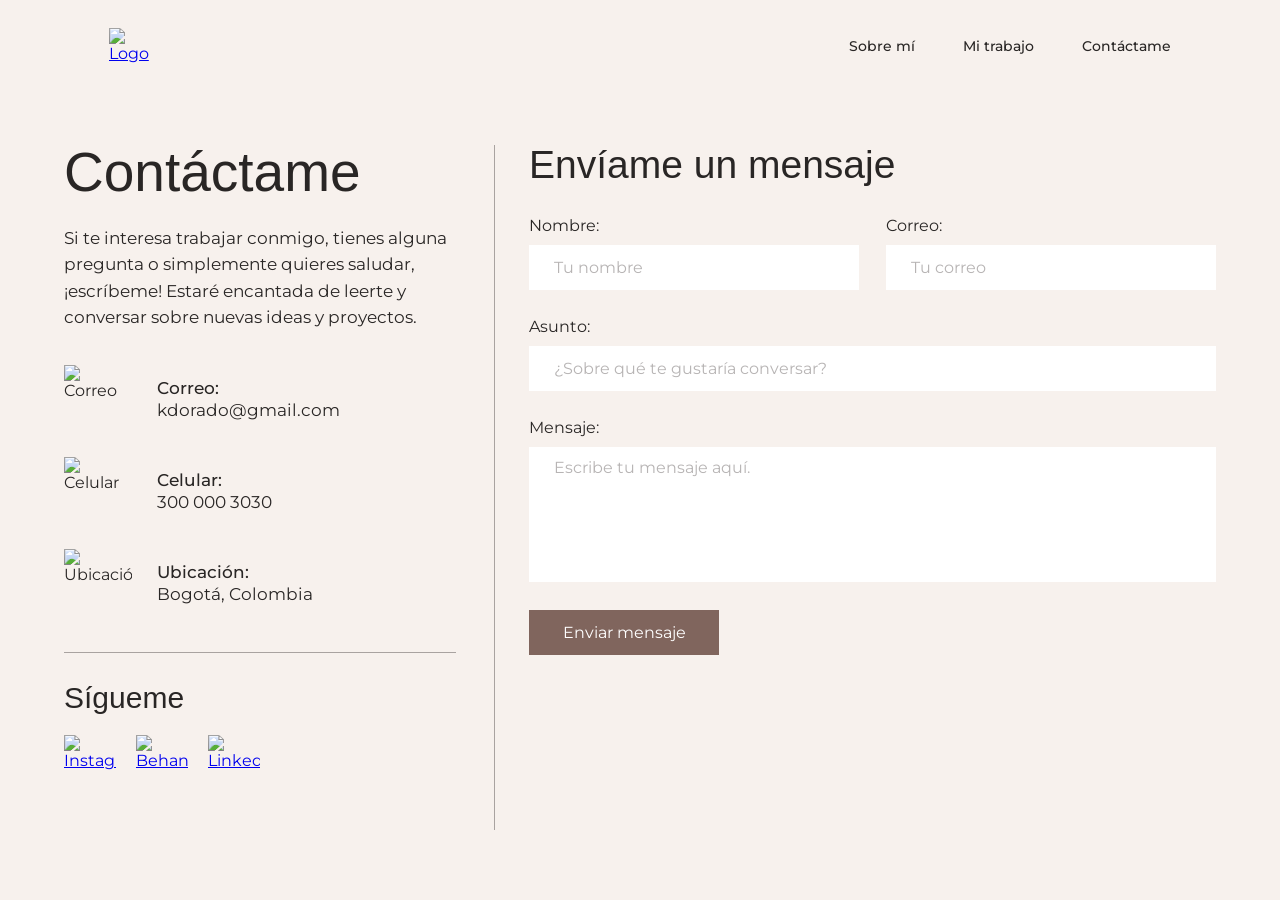
==== Contactame.html @ 852a02f0 "Add files via upload" ====
<!DOCTYPE html>
<html lang="es">
<head>
    <meta charset="UTF-8">
    <meta name="viewport" content="width=device-width, initial-scale=1.0">
    <title>Contáctame</title>

    <link rel="preconnect" href="https://fonts.googleapis.com">
    <link rel="preconnect" href="https://fonts.gstatic.com" crossorigin>
    <link href="https://fonts.googleapis.com/css2?family=Montserrat:wght@400;500;600&display=swap" rel="stylesheet">

    <link rel="stylesheet" href="./Estilos.css">
</head>

<body>

    <nav>
        <a href="./index.html">
            <img src="./Imagenes/Logo.png" alt="Logo" class="logo">
        </a>

        <ul>
            <li><a href="./index.html">Sobre mí</a></li>
            <li><a href="./Mi-trabajo.html">Mi trabajo</a></li>
            <li><a href="./Contactame.html">Contáctame</a></li>
        </ul>
    </nav>

    <main class="contacto">

        <section class="contacto-info">
            <h1>Contáctame</h1>

            <p class="contacto-intro">
                Si te interesa trabajar conmigo, tienes alguna pregunta o simplemente quieres
                saludar, ¡escríbeme! Estaré encantada de leerte y conversar sobre nuevas ideas
                y proyectos.
            </p>

            <div class="dato-contacto">
                <img src="./Imagenes/Correo.png" alt="Correo">
                <div>
                    <strong>Correo:</strong>
                    <span>kdorado@gmail.com</span>
                </div>
            </div>

            <div class="dato-contacto">
                <img src="./Imagenes/Celular.png" alt="Celular">
                <div>
                    <strong>Celular:</strong>
                    <span>300 000 3030</span>
                </div>
            </div>

            <div class="dato-contacto">
                <img src="./Imagenes/Ubicación.png" alt="Ubicación">
                <div>
                    <strong>Ubicación:</strong>
                    <span>Bogotá, Colombia</span>
                </div>
            </div>

            <div class="linea-contacto"></div>

            <h2>Sígueme</h2>

            <div class="redes">
                <a href="#">
                    <img src="./Imagenes/Instagram.png" alt="Instagram">
                </a>

                <a href="#">
                    <img src="./Imagenes/Behance.png" alt="Behance">
                </a>

                <a href="#">
                    <img src="./Imagenes/Linkedin.png" alt="LinkedIn">
                </a>
            </div>
        </section>

        <section class="formulario-contacto">

            <h2>Envíame un mensaje</h2>

            <form>
                <div class="campo nombre">
                    <label for="nombre">Nombre:</label>
                    <input type="text" id="nombre" name="nombre" placeholder="Tu nombre">
                </div>

                <div class="campo correo">
                    <label for="correo">Correo:</label>
                    <input type="email" id="correo" name="correo" placeholder="Tu correo">
                </div>

                <div class="campo asunto">
                    <label for="asunto">Asunto:</label>
                    <input type="text" id="asunto" name="asunto" placeholder="¿Sobre qué te gustaría conversar?">
                </div>

                <div class="campo mensaje">
                    <label for="mensaje">Mensaje:</label>
                    <textarea id="mensaje" name="mensaje" placeholder="Escribe tu mensaje aquí."></textarea>
                </div>

                <button type="submit">Enviar mensaje</button>
            </form>

        </section>

    </main>

</body>
</html>
---- Estilos.css ----
@font-face {
    font-family: 'Jules Big Book';
    src: url('./Fuentes/JulesBig-Book.ttf') format('truetype');
    font-weight: normal;
    font-style: normal;
}

* {
    margin: 0;
    padding: 0;
    box-sizing: border-box;
}

body {
    background-color: #ffffff;
    color: #292625;
    font-family: 'Montserrat', sans-serif;
}

nav {
    height: 90px;
    background-color: #f7f1ed;
    display: flex;
    align-items: center;
    justify-content: space-between;
    padding: 0 8.5%;
}

.logo {
    width: 55px;
    display: block;
}

nav ul {
    display: flex;
    list-style: none;
    gap: 48px;
}

nav ul li a {
    text-decoration: none;
    color: #292625;
    font-family: 'Montserrat', sans-serif;
    font-size: 14px;
    font-weight: 500;
}

nav ul li a:hover {
    color: #8c7770;
}

.hero {
    height: 470px;
    background-image: url('./Imagenes/Banner-1.png');
    background-size: cover;
    background-position: center;
    display: flex;
    align-items: center;
}

.hero-text {
    width: 52%;
    padding-left: 8.5%;
    padding-right: 4%;
}

.hero-text h1 {
    font-family: 'Jules Big Book', sans-serif;
    font-size: 68px;
    font-weight: normal;
    line-height: 1;
    margin-bottom: 25px;
}

.hero-text p {
    max-width: 540px;
    font-family: 'Montserrat', sans-serif;
    font-size: 15px;
    line-height: 1.9;
}

.informacion {
    width: 100%;
    background-color: #ffffff;
    padding: 38px 7% 45px;
    display: grid;
    grid-template-columns: 1fr 1.55fr 0.9fr;
}

.bloque {
    padding: 0 45px;
}

.bloque:first-child {
    padding-left: 0;
}

.bloque:last-child {
    padding-right: 0;
}

.bloque + .bloque {
    border-left: 1px solid #bcb8b6;
}

.bloque h2 {
    font-family: 'Jules Big Book', sans-serif;
    font-size: 40px;
    font-weight: normal;
    line-height: 1;
    margin-bottom: 25px;
}

.estudios-img {
    width: 100%;
    max-width: 330px;
    height: 140px;
    object-fit: cover;
    display: block;
    margin-bottom: 20px;
}

.texto-estudios h3 {
    font-family: 'Montserrat', sans-serif;
    font-size: 16px;
    font-weight: 500;
    line-height: 1.3;
    margin-bottom: 4px;
}

.texto-estudios p {
    font-family: 'Montserrat', sans-serif;
    font-size: 15px;
    line-height: 1.5;
    margin-bottom: 20px;
    max-width: 320px;
}

.habilidades {
    text-align: center;
}

.habilidades h2 {
    text-align: center;
}

.habilidades-grid {
    display: grid;
    grid-template-columns: repeat(2, 170px);
    justify-content: center;
    align-items: start;
    column-gap: 35px;
    row-gap: 18px;
}

.habilidad {
    text-align: center;
}

.habilidad img {
    width: 100px;
    height: 100px;
    object-fit: contain;
    display: block;
    margin: 0 auto 2px;
}

.habilidad h3 {
    font-family: 'Montserrat', sans-serif;
    font-size: 16px;
    font-weight: 500;
    line-height: 1.25;
    margin-bottom: 2px;
}

.habilidad p {
    font-family: 'Montserrat', sans-serif;
    font-size: 14px;
    line-height: 1.35;
}

.lista-intereses {
    display: flex;
    flex-direction: column;
    gap: 12px;
}

.interes {
    display: flex;
    align-items: center;
    gap: 25px;
    min-height: 52px;
}

.interes img {
    width: 50px;
    height: 50px;
    object-fit: contain;
}

.interes span {
    font-family: 'Montserrat', sans-serif;
    font-size: 16px;
    line-height: 1.3;
}

.trabajo-hero {
    height: 470px;
    background-image: url('./Imagenes/Banner-2.png');
    background-size: cover;
    background-position: center;
    display: flex;
    align-items: center;
}

.trabajo-hero-text {
    width: 52%;
    padding-left: 8.5%;
    padding-right: 4%;
}

.trabajo-hero-text h1 {
    font-family: 'Jules Big Book', sans-serif;
    font-size: 68px;
    font-weight: normal;
    line-height: 1;
    margin-bottom: 25px;
}

.trabajo-hero-text p {
    max-width: 540px;
    font-family: 'Montserrat', sans-serif;
    font-size: 15px;
    line-height: 1.9;
}

.galeria-seccion {
    padding: 55px 8.5% 45px;
    background-color: #ffffff;
}

.galeria-seccion h2,
.videos-seccion h2 {
    font-family: 'Jules Big Book', sans-serif;
    font-size: 40px;
    font-weight: normal;
    line-height: 1;
    margin-bottom: 30px;
}

.galeria-grid {
    display: grid;
    grid-template-columns: repeat(4, 1fr);
    gap: 20px;
}

.galeria-grid img {
    width: 100%;
    height: 170px;
    object-fit: cover;
    display: block;
    cursor: pointer;
}

.visor {
    display: none;
    position: fixed;
    inset: 0;
    background-color: rgba(41, 38, 37, 0.9);
    align-items: center;
    justify-content: center;
    z-index: 10;
}

.visor img {
    max-width: 75%;
    max-height: 80vh;
    object-fit: contain;
}

.cerrar {
    position: absolute;
    top: 25px;
    right: 40px;
    color: #ffffff;
    font-family: 'Montserrat', sans-serif;
    font-size: 40px;
    font-weight: 400;
    cursor: pointer;
}

.anterior,
.siguiente {
    position: absolute;
    top: 50%;
    transform: translateY(-50%);
    background: none;
    border: none;
    color: #ffffff;
    font-size: 55px;
    cursor: pointer;
}

.anterior {
    left: 40px;
}

.siguiente {
    right: 40px;
}

.videos-seccion {
    padding: 0 8.5% 60px;
    background-color: #ffffff;
}

.videos-grid {
    display: grid;
    grid-template-columns: repeat(4, 1fr);
    gap: 20px;
}

.videos-grid video {
    width: 100%;
    height: 230px;
    object-fit: cover;
    display: block;
}

.contacto {
    width: 100%;
    min-height: calc(100vh - 90px);
    display: grid;
    grid-template-columns: 430px 1fr;
    background-color: #f7f1ed;
    padding: 55px 5% 70px;
}

.contacto-info {
    padding-right: 38px;
}

.contacto-info h1 {
    font-family: 'Jules Big Book', sans-serif;
    font-size: 55px;
    font-weight: normal;
    line-height: 1;
    margin-bottom: 25px;
}

.contacto-intro {
    max-width: 430px;
    font-family: 'Montserrat', sans-serif;
    font-size: 17px;
    line-height: 1.55;
    margin-bottom: 35px;
}

.dato-contacto {
    display: flex;
    align-items: center;
    gap: 25px;
    margin-bottom: 24px;
}

.dato-contacto img {
    width: 68px;
    height: 68px;
    object-fit: contain;
    flex-shrink: 0;
}

.dato-contacto div {
    display: flex;
    flex-direction: column;
    gap: 2px;
}

.dato-contacto strong {
    font-family: 'Montserrat', sans-serif;
    font-size: 17px;
    font-weight: 500;
}

.dato-contacto span {
    font-family: 'Montserrat', sans-serif;
    font-size: 17px;
}

.linea-contacto {
    width: 100%;
    height: 1px;
    background-color: #a9a3a0;
    margin: 35px 0 30px;
}

.contacto-info h2 {
    font-family: 'Jules Big Book', sans-serif;
    font-size: 30px;
    font-weight: normal;
    line-height: 1;
    margin-bottom: 22px;
}

.redes {
    display: flex;
    align-items: center;
    gap: 20px;
}

.redes img {
    width: 52px;
    height: 52px;
    object-fit: contain;
    display: block;
}

.formulario-contacto {
    border-left: 1px solid #a9a3a0;
    padding-left: 34px;
}

.formulario-contacto h2 {
    font-family: 'Jules Big Book', sans-serif;
    font-size: 39px;
    font-weight: normal;
    line-height: 1;
    margin-bottom: 32px;
}

.formulario-contacto form {
    display: grid;
    grid-template-columns: 1fr 1fr;
    column-gap: 27px;
    row-gap: 0;
}

.campo {
    display: flex;
    flex-direction: column;
}

.campo label {
    font-family: 'Montserrat', sans-serif;
    font-size: 16px;
    margin-bottom: 10px;
}

.campo input,
.campo textarea {
    width: 100%;
    border: none;
    background-color: #ffffff;
    padding: 11px 25px;
    font-family: 'Montserrat', sans-serif;
    font-size: 16px;
    color: #292625;
    outline: none;
}

.campo input {
    height: 45px;
}

.campo textarea {
    min-height: 135px;
    resize: none;
}

.campo input::placeholder,
.campo textarea::placeholder {
    color: #b7b4b4;
    opacity: 1;
}

.campo.nombre {
    grid-column: 1;
}

.campo.correo {
    grid-column: 2;
}

.campo.asunto,
.campo.mensaje {
    grid-column: 1 / 3;
}

.campo.nombre,
.campo.correo {
    margin-bottom: 27px;
}

.campo.asunto {
    margin-bottom: 27px;
}

.campo.mensaje {
    margin-bottom: 28px;
}

.formulario-contacto button {
    grid-column: 1;
    width: 190px;
    height: 45px;
    border: none;
    background-color: #80655d;
    color: #ffffff;
    font-family: 'Montserrat', sans-serif;
    font-size: 16px;
    cursor: pointer;
}

.formulario-contacto button:hover {
    background-color: #6f5750;
}

@media (max-width: 1000px) {
    nav {
        padding: 0 5%;
    }

    .hero-text,
    .trabajo-hero-text {
        width: 60%;
        padding-left: 6%;
    }

    .informacion {
        grid-template-columns: 1fr;
        gap: 45px;
        padding: 40px 6%;
    }

    .bloque {
        padding: 0 20px;
    }

    .bloque:first-child {
        padding-left: 20px;
    }

    .bloque:last-child {
        padding-right: 20px;
    }

    .bloque + .bloque {
        border-left: none;
        border-top: 1px solid #bcb8b6;
        padding-top: 40px;
    }

    .habilidades-grid {
        justify-content: center;
    }

    .galeria-grid {
        grid-template-columns: repeat(2, 1fr);
    }

    .videos-grid {
        grid-template-columns: repeat(2, 1fr);
    }

    .contacto {
        grid-template-columns: 1fr;
        gap: 50px;
        padding: 50px 7%;
    }

    .contacto-info {
        padding-right: 0;
    }

    .formulario-contacto {
        border-left: none;
        border-top: 1px solid #bcb8b6;
        padding-left: 0;
        padding-top: 50px;
    }

    .formulario-contacto form {
        grid-template-columns: 1fr;
    }

    .campo.nombre,
    .campo.correo,
    .campo.asunto,
    .campo.mensaje {
        grid-column: 1;
    }
}

@media (max-width: 700px) {
    nav {
        height: auto;
        padding: 20px 5%;
        flex-direction: column;
        gap: 20px;
    }

    nav ul {
        gap: 20px;
    }

    .hero,
    .trabajo-hero {
        height: 500px;
    }

    .hero-text,
    .trabajo-hero-text {
        width: 75%;
        padding-left: 7%;
    }

    .hero-text h1,
    .trabajo-hero-text h1 {
        font-size: 52px;
    }

    .hero-text p,
    .trabajo-hero-text p {
        font-size: 14px;
    }

    .habilidades-grid {
        grid-template-columns: repeat(2, 150px);
        column-gap: 20px;
    }

    .galeria-grid,
    .videos-grid {
        grid-template-columns: 1fr;
    }

    .galeria-grid img {
        height: 220px;
    }

    .contacto-info h1 {
        font-size: 48px;
    }

    .contacto-info h2,
    .formulario-contacto h2 {
        font-size: 34px;
    }

    .contacto-intro {
        font-size: 16px;
    }

    .dato-contacto img {
        width: 60px;
        height: 60px;
    }

    .dato-contacto strong,
    .dato-contacto span {
        font-size: 16px;
    }
}
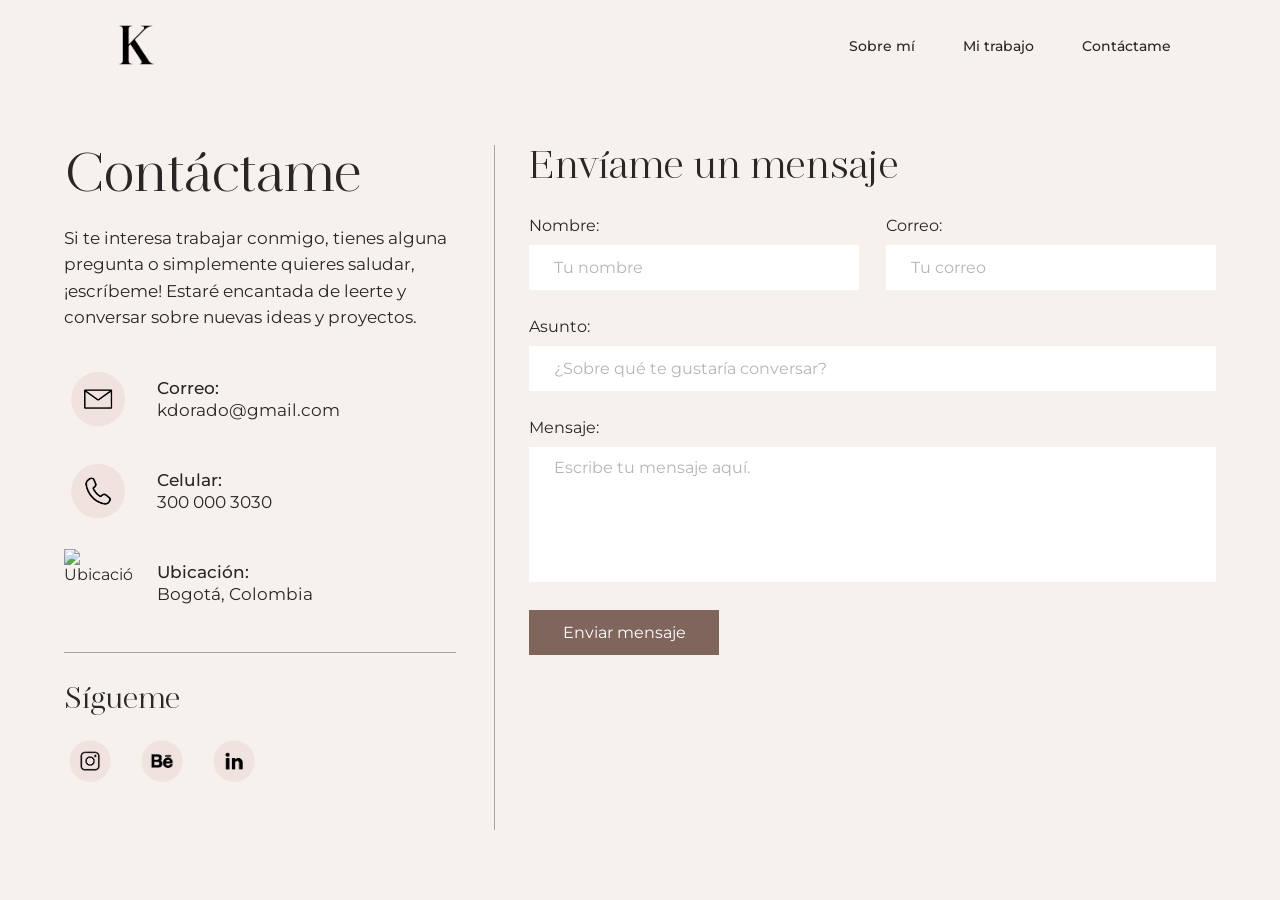
==== commit 70790e2a: "Add files via upload" ====
--- a/Contactame.html
+++ b/Contactame.html
@@ -54,7 +54,7 @@
             </div>
 
             <div class="dato-contacto">
-                <img src="./Imagenes/Ubicación.png" alt="Ubicación">
+                <img src="./Imagenes/Ubicacion.png" alt="Ubicación">
                 <div>
                     <strong>Ubicación:</strong>
                     <span>Bogotá, Colombia</span>
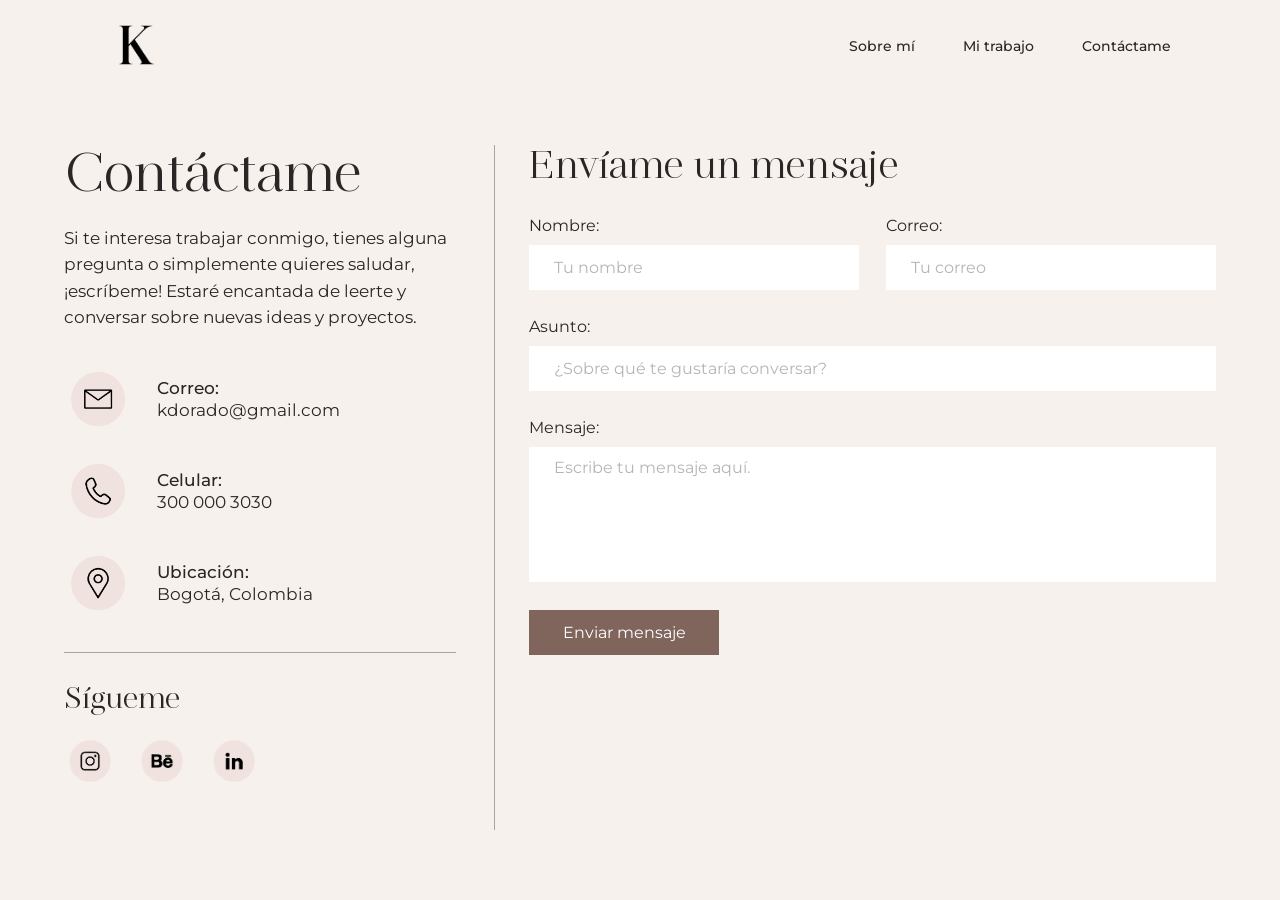
==== commit e53c5d29: "Add files via upload" ====
--- a/Contactame.html
+++ b/Contactame.html
@@ -54,7 +54,7 @@
             </div>
 
             <div class="dato-contacto">
-                <img src="./Imagenes/Ubicacion.png" alt="Ubicación">
+                <img src="./Imagenes/Ubicacion.png" alt="Ubicacion">
                 <div>
                     <strong>Ubicación:</strong>
                     <span>Bogotá, Colombia</span>
